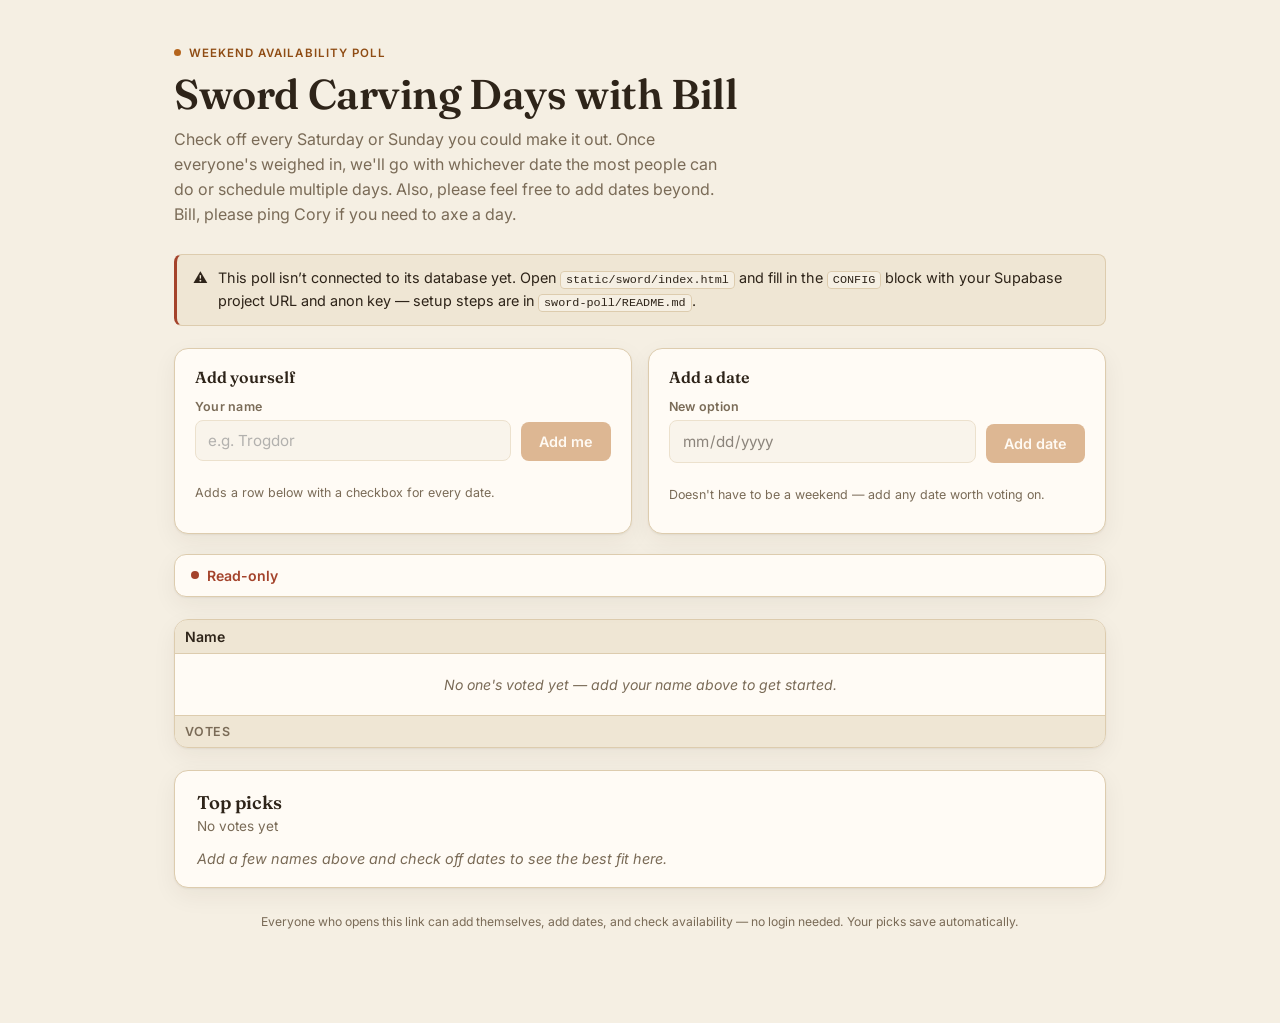
==== static/sword/index.html @ 512fc95b "Add "Sword Carving Days with Bill" availability poll at /sword/ A no-login group scheduling poll: an" ====
<!doctype html>
<html lang="en">
<head>
<meta charset="utf-8" />
<meta name="viewport" content="width=device-width, initial-scale=1" />
<title>Sword Carving Days with Bill</title>
<meta name="description" content="Weekend availability poll for sword carving days with Bill. No login needed." />
<meta name="robots" content="noindex" />
<link rel="preconnect" href="https://fonts.googleapis.com">
<link rel="preconnect" href="https://fonts.gstatic.com" crossorigin>
<link href="https://fonts.googleapis.com/css2?family=Fraunces:opsz,wght@9..144,400;9..144,500;9..144,600;9..144,700&family=Inter:wght@400;500;600;700&display=swap" rel="stylesheet">

<style id="app-style">
  :root{
    --bg: #f5efe3;
    --surface: #fffbf5;
    --surface-2: #efe6d4;
    --text: #2e2419;
    --text-muted: #7a6b57;
    --accent: #b5651d;
    --accent-strong: #8f4c14;
    --accent-soft: #e8c9a0;
    --border: #ddccae;
    --weekend-tint: #f0e5d1;
    --danger: #a4432b;
    --ok: #4f7a3a;
    --shadow: 0 1px 2px rgba(46,36,25,0.06), 0 8px 24px rgba(46,36,25,0.06);
  }

  @media (prefers-color-scheme: dark){
    :root:not([data-theme="light"]){
      --bg: #1c1712;
      --surface: #241e17;
      --surface-2: #2c241a;
      --text: #f0e6d6;
      --text-muted: #b3a189;
      --accent: #d98a3d;
      --accent-strong: #eda65e;
      --accent-soft: #4a3620;
      --border: #423624;
      --weekend-tint: #29221a;
      --danger: #e08265;
      --ok: #8fc06a;
      --shadow: 0 1px 2px rgba(0,0,0,0.3), 0 8px 24px rgba(0,0,0,0.3);
    }
  }

  :root[data-theme="dark"]{
    --bg: #1c1712;
    --surface: #241e17;
    --surface-2: #2c241a;
    --text: #f0e6d6;
    --text-muted: #b3a189;
    --accent: #d98a3d;
    --accent-strong: #eda65e;
    --accent-soft: #4a3620;
    --border: #423624;
    --weekend-tint: #29221a;
    --danger: #e08265;
    --ok: #8fc06a;
    --shadow: 0 1px 2px rgba(0,0,0,0.3), 0 8px 24px rgba(0,0,0,0.3);
  }

  *{ box-sizing: border-box; }

  body{
    margin: 0;
    background: var(--bg);
    color: var(--text);
    font-family: "Inter", system-ui, -apple-system, sans-serif;
    -webkit-font-smoothing: antialiased;
  }

  .wrap{ max-width: 980px; margin: 0 auto; padding: 40px 24px 96px; }

  header.page-head{ margin-bottom: 28px; }

  h1{
    font-family: "Fraunces", Georgia, serif;
    font-optical-sizing: auto;
    font-weight: 600;
    font-size: clamp(1.9rem, 3.4vw, 2.6rem);
    line-height: 1.1;
    margin: 0 0 10px;
    text-wrap: balance;
    letter-spacing: -0.01em;
  }

  .subtitle{ font-size: 1rem; color: var(--text-muted); max-width: 56ch; line-height: 1.55; margin: 0; }

  .eyebrow{
    display: inline-flex; align-items: center; gap: 8px;
    font-size: 0.72rem; font-weight: 600; letter-spacing: 0.09em;
    text-transform: uppercase; color: var(--accent-strong); margin-bottom: 12px;
  }
  .eyebrow::before{
    content: ""; width: 7px; height: 7px; border-radius: 50%;
    background: var(--accent); display: inline-block;
  }

  .banner{
    display: none; align-items: flex-start; gap: 10px;
    background: var(--surface-2); border: 1px solid var(--border);
    border-left: 3px solid var(--danger); color: var(--text);
    padding: 12px 16px; border-radius: 8px; font-size: 0.9rem;
    margin-bottom: 22px; line-height: 1.5;
  }
  .banner.show{ display: flex; }
  .banner code{
    font-family: ui-monospace, SFMono-Regular, Menlo, monospace;
    font-size: 0.82em; background: var(--bg); padding: 1px 5px;
    border-radius: 4px; border: 1px solid var(--border);
  }

  .cards-row{ display: grid; grid-template-columns: 1fr 1fr; gap: 16px; margin-bottom: 20px; }
  @media (max-width: 720px){ .cards-row{ grid-template-columns: 1fr; } }

  .card{
    background: var(--surface); border: 1px solid var(--border);
    border-radius: 14px; box-shadow: var(--shadow); padding: 18px 20px;
    display: flex; flex-direction: column; gap: 12px;
  }

  .card h3{ font-family: "Fraunces", Georgia, serif; font-size: 1rem; font-weight: 600; margin: 0; }

  .card .row{ display: flex; flex-wrap: wrap; align-items: flex-end; gap: 10px; }

  .field{ display: flex; flex-direction: column; gap: 6px; flex: 1 1 160px; }

  label{ font-size: 0.78rem; font-weight: 600; color: var(--text-muted); letter-spacing: 0.02em; }

  input[type="text"], input[type="date"]{
    font: inherit; font-size: 0.95rem; padding: 10px 12px; border-radius: 8px;
    border: 1px solid var(--border); background: var(--bg); color: var(--text); width: 100%;
  }
  input[type="text"]:focus-visible, input[type="date"]:focus-visible{
    outline: 2px solid var(--accent); outline-offset: 1px;
  }
  input:disabled{ opacity: 0.55; cursor: not-allowed; }

  button.primary, button.save{
    font: inherit; font-weight: 600; font-size: 0.9rem;
    background: var(--accent); color: #fffaf2; border: none;
    padding: 11px 18px; border-radius: 8px; cursor: pointer; white-space: nowrap;
    transition: background 0.15s ease, transform 0.05s ease;
  }
  button.primary:hover, button.save:hover{ background: var(--accent-strong); }
  button.primary:active, button.save:active{ transform: translateY(1px); }
  button.primary:focus-visible, button.save:focus-visible{ outline: 2px solid var(--accent-strong); outline-offset: 2px; }
  button.primary:disabled, button.save:disabled{ opacity: 0.45; cursor: not-allowed; }

  .hint{ font-size: 0.78rem; color: var(--text-muted); }
  .hint.error{ color: var(--danger); font-weight: 600; }

  /* Save bar */
  .save-bar{
    position: sticky; bottom: 0; z-index: 12;
    display: flex; align-items: center; justify-content: space-between; gap: 14px;
    background: var(--surface); border: 1px solid var(--border);
    border-radius: 12px; box-shadow: var(--shadow);
    padding: 12px 16px; margin-bottom: 22px;
  }
  .save-state{ font-size: 0.88rem; font-weight: 600; display: flex; align-items: center; gap: 8px; }
  .save-state .dot{ width: 8px; height: 8px; border-radius: 50%; background: var(--ok); flex: 0 0 auto; }
  .save-state.dirty .dot{ background: var(--accent); }
  .save-state.busy .dot{ background: var(--text-muted); }
  .save-state .sub{ font-weight: 500; color: var(--text-muted); font-size: 0.82rem; }

  /* Table */
  .table-shell{
    background: var(--surface); border: 1px solid var(--border);
    border-radius: 14px; box-shadow: var(--shadow); overflow: hidden; margin-bottom: 22px;
  }
  .table-scroll{ overflow-x: auto; overflow-y: visible; }

  table{ border-collapse: separate; border-spacing: 0; width: 100%; font-size: 0.88rem; }

  th, td{ padding: 8px 10px; text-align: center; border-bottom: 1px solid var(--border); white-space: nowrap; }

  thead th{
    background: var(--surface-2); font-weight: 600; color: var(--text);
    position: sticky; top: 0; z-index: 2; vertical-align: middle;
  }

  .date-head{
    display: flex; flex-direction: column; align-items: center; gap: 2px;
    position: relative; padding-top: 14px;
  }
  .date-head .dow{
    font-size: 0.68rem; color: var(--text-muted); font-weight: 500;
    text-transform: uppercase; letter-spacing: 0.04em;
  }
  .date-head .date-label{ font-size: 0.82rem; font-weight: 600; }

  .remove-date-btn{
    position: absolute; top: -6px; right: -4px; width: 17px; height: 17px;
    border-radius: 5px; border: 1px solid transparent; background: transparent;
    color: var(--text-muted); font-size: 0.72rem; line-height: 1; cursor: pointer;
    display: inline-flex; align-items: center; justify-content: center;
  }
  .remove-date-btn:hover{ background: var(--surface); border-color: var(--border); color: var(--danger); }
  .remove-date-btn.confirming{
    background: var(--danger); color: #fff; border-color: var(--danger);
    font-size: 0.58rem; font-weight: 700; width: auto; padding: 0 5px; white-space: nowrap;
  }

  th.weekend, td.weekend{ background: var(--weekend-tint); }
  thead th.weekend{ background: var(--surface-2); }

  th.name-col, td.name-col{
    position: sticky; left: 0; z-index: 1; background: var(--surface);
    text-align: left; min-width: 160px; box-shadow: 1px 0 0 var(--border);
  }
  thead th.name-col{ z-index: 3; background: var(--surface-2); }

  .name-cell{ display: flex; align-items: center; justify-content: space-between; gap: 8px; }
  .name-text{ font-weight: 600; overflow: hidden; text-overflow: ellipsis; }

  .remove-btn{
    flex: 0 0 auto; width: 22px; height: 22px; border-radius: 6px;
    border: 1px solid transparent; background: transparent; color: var(--text-muted);
    font-size: 0.95rem; line-height: 1; cursor: pointer;
    display: inline-flex; align-items: center; justify-content: center;
  }
  .remove-btn:hover{ background: var(--surface-2); border-color: var(--border); color: var(--danger); }
  .remove-btn.confirming{
    background: var(--danger); color: #fff; border-color: var(--danger);
    font-size: 0.62rem; font-weight: 700; width: auto; padding: 0 8px;
  }
  .remove-btn.hidden-btn{ visibility: hidden; }

  input[type="checkbox"]{ width: 19px; height: 19px; accent-color: var(--accent); cursor: pointer; }

  tbody tr:last-child td{ border-bottom: none; }

  .empty-row td{
    color: var(--text-muted); font-style: italic; padding: 22px 12px;
    text-align: center; white-space: normal;
  }

  tfoot td{
    border-bottom: none; border-top: 1px solid var(--border);
    background: var(--surface-2); font-weight: 600; color: var(--accent-strong);
    font-variant-numeric: tabular-nums;
  }
  tfoot td.name-col{
    background: var(--surface-2); color: var(--text-muted); font-weight: 600;
    font-size: 0.78rem; text-transform: uppercase; letter-spacing: 0.04em;
  }

  /* Summary */
  .summary{
    background: var(--surface); border: 1px solid var(--border);
    border-radius: 14px; box-shadow: var(--shadow); padding: 20px 22px;
  }
  .summary h2{ font-family: "Fraunces", Georgia, serif; font-size: 1.15rem; font-weight: 600; margin: 0 0 4px; }
  .summary .count-line{ font-size: 0.85rem; color: var(--text-muted); margin: 0 0 16px; }

  .rank-list{ list-style: none; margin: 0; padding: 0; display: flex; flex-direction: column; gap: 10px; }
  .rank-row{ display: grid; grid-template-columns: 26px 1fr auto; align-items: center; gap: 10px; }
  .rank-num{ font-family: "Fraunces", Georgia, serif; font-weight: 600; color: var(--text-muted); font-size: 0.95rem; }
  .rank-row.top .rank-num{ color: var(--accent-strong); }

  .rank-bar-track{
    background: var(--surface-2); border-radius: 6px; height: 26px;
    position: relative; overflow: hidden; display: flex; align-items: center;
  }
  .rank-bar-fill{ position: absolute; left: 0; top: 0; bottom: 0; background: var(--accent-soft); border-radius: 6px; }
  .rank-row.top .rank-bar-fill{ background: var(--accent); }
  .rank-label{ position: relative; padding: 0 10px; font-size: 0.85rem; font-weight: 600; color: var(--text); z-index: 1; }
  .rank-row.top .rank-label{ color: #fffaf2; }

  .rank-count{
    font-size: 0.82rem; font-weight: 600; color: var(--text-muted);
    font-variant-numeric: tabular-nums; min-width: 64px; text-align: right;
  }

  .summary-empty{ color: var(--text-muted); font-size: 0.9rem; font-style: italic; }

  footer.credit{ text-align: center; font-size: 0.76rem; color: var(--text-muted); margin-top: 26px; }

  .toast{
    position: fixed; left: 50%; bottom: 24px; transform: translate(-50%, 12px);
    background: var(--text); color: var(--bg); padding: 11px 18px; border-radius: 10px;
    font-size: 0.85rem; font-weight: 500; box-shadow: var(--shadow);
    opacity: 0; pointer-events: none; transition: opacity 0.2s ease, transform 0.2s ease;
    z-index: 30; max-width: min(92vw, 520px); text-align: center; line-height: 1.45;
  }
  .toast.show{ opacity: 1; transform: translate(-50%, 0); }

  @media (prefers-reduced-motion: reduce){ .toast{ transition: none; } }
</style>

<style>
  /* ---- Additions for the Supabase-backed build ---------------------- */

  /* Save-state bar: now a status readout, not a Save button. */
  .save-bar{ justify-content: space-between; }
  .save-state.ok   .dot{ background: var(--ok); }
  .save-state.busy .dot{ background: var(--accent); animation: pulse 1s ease-in-out infinite; }
  .save-state.err  .dot{ background: var(--danger); }
  .save-state.err  { color: var(--danger); }

  @keyframes pulse{ 0%,100%{ opacity: 1; } 50%{ opacity: 0.35; } }
  @media (prefers-reduced-motion: reduce){ .save-state.busy .dot{ animation: none; } }

  button.retry{
    font: inherit; font-weight: 600; font-size: 0.82rem;
    background: var(--danger); color: #fff; border: none;
    padding: 8px 14px; border-radius: 8px; cursor: pointer; white-space: nowrap;
  }
  button.retry:focus-visible{ outline: 2px solid var(--text); outline-offset: 2px; }
  button.retry[hidden]{ display: none; }

  /* Full error detail (HTTP status + Supabase message) stays on screen. */
  .err-detail{
    display: none; margin: -12px 0 22px; padding: 12px 16px;
    background: var(--surface-2); border: 1px solid var(--border);
    border-left: 3px solid var(--danger); border-radius: 8px;
    font-size: 0.82rem; line-height: 1.5; color: var(--text);
    font-family: ui-monospace, SFMono-Regular, Menlo, monospace;
    white-space: pre-wrap; word-break: break-word;
  }
  .err-detail.show{ display: block; }

  /* Rows you don't own render inert. */
  input[type="checkbox"]:disabled{ cursor: not-allowed; opacity: 0.4; }

  .you-tag{
    flex: 0 0 auto; font-size: 0.6rem; font-weight: 700; letter-spacing: 0.06em;
    text-transform: uppercase; color: var(--accent-strong);
    border: 1px solid var(--accent-soft); background: var(--accent-soft);
    border-radius: 999px; padding: 2px 6px;
  }
  :root[data-theme="dark"] .you-tag, :root:not([data-theme="light"]) .you-tag{ color: var(--accent-strong); }

  tbody tr.mine th.name-col{ box-shadow: 1px 0 0 var(--border), inset 3px 0 0 var(--accent); }

  .loading-row td{ color: var(--text-muted); font-style: italic; padding: 22px 12px; text-align: center; white-space: normal; }
</style>
</head>
<body>

<div class="wrap">

  <header class="page-head">
    <div class="eyebrow">Weekend availability poll</div>
    <h1>Sword Carving Days with Bill</h1>
    <p class="subtitle">Check off every Saturday or Sunday you could make it out. Once everyone's weighed in, we'll go with whichever date the most people can do or schedule multiple days. Also, please feel free to add dates beyond. Bill, please ping Cory if you need to axe a day.</p>
  </header>

  <div class="banner" id="readonlyBanner">
    <span>&#9888;&#65039;</span>
    <span id="readonlyText">This view can't save changes.</span>
  </div>

  <div class="cards-row">
    <div class="card">
      <h3>Add yourself</h3>
      <div class="row">
        <div class="field">
          <label for="nameInput">Your name</label>
          <input type="text" id="nameInput" placeholder="e.g. Trogdor" maxlength="40" autocomplete="off" />
        </div>
        <button class="primary" id="joinBtn" type="button">Add me</button>
      </div>
      <p class="hint" id="nameHint">Adds a row below with a checkbox for every date.</p>
    </div>

    <div class="card">
      <h3>Add a date</h3>
      <div class="row">
        <div class="field">
          <label for="dateInput">New option</label>
          <input type="date" id="dateInput" />
        </div>
        <button class="primary" id="addDateBtn" type="button">Add date</button>
      </div>
      <p class="hint" id="dateHint">Doesn't have to be a weekend &mdash; add any date worth voting on.</p>
    </div>
  </div>

  <div class="save-bar">
    <span class="save-state ok" id="saveState">
      <span class="dot"></span><span id="saveStateText">Loading&hellip;</span>
    </span>
    <button class="retry" id="retryBtn" type="button" hidden>Retry</button>
  </div>

  <div class="err-detail" id="errDetail" role="alert"></div>

  <div class="table-shell">
    <div class="table-scroll">
      <table id="pollTable">
        <thead>
          <tr id="dateHeaderRow"></tr>
        </thead>
        <tbody id="pollBody"></tbody>
        <tfoot>
          <tr id="footRow"></tr>
        </tfoot>
      </table>
    </div>
  </div>

  <div class="summary">
    <h2>Top picks</h2>
    <p class="count-line" id="countLine">No votes yet</p>
    <ul class="rank-list" id="rankList"></ul>
  </div>

  <footer class="credit">Everyone who opens this link can add themselves, add dates, and check availability &mdash; no login needed. Your picks save automatically.</footer>

</div>

<div class="toast" id="toast" role="status" aria-live="polite"></div>

<script>
(function(){
  'use strict';

  // ==================================================================
  // CONFIG — paste your two Supabase values here.
  //
  //   Supabase dashboard -> Project Settings -> API
  //     SUPABASE_URL       = "Project URL"      (https://xxxx.supabase.co)
  //     SUPABASE_ANON_KEY  = "anon" / "public" key
  //
  // The anon key is PUBLIC by design and is meant to be committed. Row
  // Level Security (see sword-poll/schema.sql) is what protects the data.
  // NEVER paste the service_role key here — that one bypasses everything.
  // ==================================================================
  var CONFIG = {
    SUPABASE_URL:      'PASTE_YOUR_SUPABASE_URL_HERE',
    SUPABASE_ANON_KEY: 'PASTE_YOUR_SUPABASE_ANON_KEY_HERE',
    POLL_ID:           'sword-carving',

    // Edits and deletes are gated on a secret token. Two ways to send it:
    //
    //   false -> send it as an `x-editor-token` request header, checked by
    //            an RLS policy. This is the primary design.
    //   true  -> call the set_votes / remove_participant SQL functions
    //            instead, passing the token as an argument.
    //
    // Flip to true if writes fail with a CORS error naming the
    // x-editor-token header. schema.sql creates both paths.
    USE_RPC: false,

    REFRESH_MS: 15000,
    DEBOUNCE_MS: 400
  };

  // ==================================================================
  // Date helpers.
  //
  // new Date('2026-08-22') parses as UTC and renders as the previous day
  // in negative-offset timezones (i.e. all of North America). Always split
  // on '-' and build a local date. Do not "simplify" this away.
  // ==================================================================
  var DOW = ['Sun','Mon','Tue','Wed','Thu','Fri','Sat'];
  var MONTHS = ['Jan','Feb','Mar','Apr','May','Jun','Jul','Aug','Sep','Oct','Nov','Dec'];

  function parseLocalDate(s){ var p = s.split('-').map(Number); return new Date(p[0], p[1]-1, p[2]); }
  function dowAbbrev(s){ return DOW[parseLocalDate(s).getDay()]; }
  function monthDay(s){ var d = parseLocalDate(s); return MONTHS[d.getMonth()] + ' ' + d.getDate(); }
  function formatLabel(s){ return dowAbbrev(s) + ' ' + monthDay(s); }
  function isWeekend(s){ var g = parseLocalDate(s).getDay(); return g === 0 || g === 6; }
  function isDateStr(s){ return typeof s === 'string' && /^\d{4}-\d{2}-\d{2}$/.test(s); }

  function uid(){
    if(window.crypto && crypto.randomUUID) return crypto.randomUUID();
    return 'xxxxxxxx-xxxx-4xxx-yxxx-xxxxxxxxxxxx'.replace(/[xy]/g, function(c){
      var r = Math.random() * 16 | 0;
      return (c === 'x' ? r : ((r & 0x3) | 0x8)).toString(16);
    });
  }
  function esc(s){
    return String(s).replace(/&/g,'&amp;').replace(/</g,'&lt;').replace(/>/g,'&gt;').replace(/"/g,'&quot;');
  }
  function sel(s){
    return (window.CSS && CSS.escape) ? CSS.escape(s) : String(s).replace(/["\\]/g, '\\$&');
  }

  // ------------------------------------------------------------------
  // DOM
  // ------------------------------------------------------------------
  var dateHeaderRow  = document.getElementById('dateHeaderRow');
  var body           = document.getElementById('pollBody');
  var table          = document.getElementById('pollTable');
  var nameInput      = document.getElementById('nameInput');
  var joinBtn        = document.getElementById('joinBtn');
  var nameHint       = document.getElementById('nameHint');
  var dateInput      = document.getElementById('dateInput');
  var addDateBtn     = document.getElementById('addDateBtn');
  var dateHint       = document.getElementById('dateHint');
  var footRow        = document.getElementById('footRow');
  var countLine      = document.getElementById('countLine');
  var rankList       = document.getElementById('rankList');
  var readonlyBanner = document.getElementById('readonlyBanner');
  var readonlyText   = document.getElementById('readonlyText');
  var toastEl        = document.getElementById('toast');
  var saveState      = document.getElementById('saveState');
  var saveStateText  = document.getElementById('saveStateText');
  var retryBtn       = document.getElementById('retryBtn');
  var errDetail      = document.getElementById('errDetail');

  // ------------------------------------------------------------------
  // State
  // ------------------------------------------------------------------
  var state = { dates: [], participants: [] };   // participants: {id, name, votes[]}
  var isReadOnly = false;
  var loaded = false;

  var inflight = 0;          // writes currently awaiting a response
  var lastFailed = null;     // retry closure for the most recent failure
  var voteTimers = {};       // participant id -> debounce timer
  var votePending = {};      // participant id -> unsaved local edits (shielded from refresh)
  var datesPending = false;  // a poll.dates write is unsaved or in flight
  var refreshFails = 0;

  // ---- ownership: id -> editor_token, for rows this browser created ----
  // The server never sends editor_token back (schema.sql revokes SELECT on
  // that column), so this map is the only record of what you own. Clearing
  // browser data loses edit rights; you can always add a fresh row.
  var OWN_KEY = 'swordPollTokens.v1';
  function getTokens(){
    try{ return JSON.parse(localStorage.getItem(OWN_KEY)) || {}; }catch(e){ return {}; }
  }
  function tokenFor(id){ return getTokens()[id] || null; }
  function ownsRow(id){ return !!tokenFor(id); }
  function rememberToken(id, tok){
    try{ var m = getTokens(); m[id] = tok; localStorage.setItem(OWN_KEY, JSON.stringify(m)); }catch(e){}
  }
  function forgetToken(id){
    try{ var m = getTokens(); delete m[id]; localStorage.setItem(OWN_KEY, JSON.stringify(m)); }catch(e){}
  }

  // ------------------------------------------------------------------
  // Status indicator. Success is only ever reported after a 2xx —
  // never optimistically.
  // ------------------------------------------------------------------
  function setSave(kind, text){
    saveState.className = 'save-state ' + kind;
    saveStateText.textContent = text;
    retryBtn.hidden = (kind !== 'err') || !lastFailed;
  }
  function clearError(){
    errDetail.classList.remove('show');
    errDetail.textContent = '';
    lastFailed = null;
    retryBtn.hidden = true;
  }
  function showError(err, retryFn){
    lastFailed = retryFn || null;
    errDetail.textContent = (err && err.message) ? err.message : String(err);
    errDetail.classList.add('show');
    setSave('err', lastFailed ? 'Couldn\u2019t save \u2014 retry' : 'Couldn\u2019t save');
  }
  retryBtn.addEventListener('click', function(){
    if(!lastFailed) return;
    var fn = lastFailed;
    lastFailed = null;
    retryBtn.hidden = true;
    fn();
  });

  function toast(msg){
    toastEl.textContent = msg;
    toastEl.classList.add('show');
    clearTimeout(toastEl._t);
    toastEl._t = setTimeout(function(){ toastEl.classList.remove('show'); }, 6000);
  }

  function setReadOnly(message){
    isReadOnly = true;
    readonlyText.innerHTML = message;
    readonlyBanner.classList.add('show');
    nameInput.disabled = true;
    joinBtn.disabled = true;
    dateInput.disabled = true;
    addDateBtn.disabled = true;
    lastFailed = null;
    setSave('err', 'Read-only');
    render();
  }

  // Wrap every write: shows Saving..., then Saved on 2xx, or the real
  // error (HTTP status + Supabase's own message) on failure.
  function run(fn){
    inflight++;
    setSave('busy', 'Saving\u2026');
    return Promise.resolve().then(fn).then(function(){
      inflight--;
      if(inflight === 0){ clearError(); setSave('ok', 'Saved'); }
    }, function(err){
      inflight--;
      showError(err, function(){ return run(fn); });
    });
  }

  // ------------------------------------------------------------------
  // API — PostgREST directly, no client library.
  // ------------------------------------------------------------------
  var configured =
    CONFIG.SUPABASE_URL.indexOf('PASTE_') !== 0 &&
    CONFIG.SUPABASE_ANON_KEY.indexOf('PASTE_') !== 0;

  function api(path, opts){
    opts = opts || {};
    var headers = {
      apikey: CONFIG.SUPABASE_ANON_KEY,
      Authorization: 'Bearer ' + CONFIG.SUPABASE_ANON_KEY
    };
    if(opts.body !== undefined) headers['Content-Type'] = 'application/json';
    if(opts.prefer) headers['Prefer'] = opts.prefer;
    if(opts.editorToken) headers['x-editor-token'] = opts.editorToken;

    return fetch(CONFIG.SUPABASE_URL + '/rest/v1/' + path, {
      method: opts.method || 'GET',
      headers: headers,
      body: opts.body !== undefined ? JSON.stringify(opts.body) : undefined
    }).catch(function(e){
      var err = new Error(
        'Network error \u2014 ' + ((e && e.message) || e) + '\n' +
        'If this says "Failed to fetch": check the Supabase URL is right, that ' +
        'you are online, and that no extension is blocking the request.'
      );
      err.status = 0;
      throw err;
    }).then(function(res){
      return res.text().then(function(text){
        var data = null;
        if(text){ try{ data = JSON.parse(text); }catch(e){ data = text; } }
        if(!res.ok){
          var msg = (data && (data.message || data.hint || data.details)) ||
                    (typeof data === 'string' && text ? text : '') || res.statusText;
          var extra = (data && data.details && data.message) ? '\n' + data.details : '';
          var err = new Error('HTTP ' + res.status + ' \u2014 ' + msg + extra);
          err.status = res.status;
          err.payload = data;
          throw err;
        }
        return data;
      });
    });
  }

  // A write blocked by RLS comes back 200 with an empty array, NOT an
  // error. Silently ignoring that is the exact failure this rebuild
  // exists to avoid, so every gated write asserts a row came back.
  function assertChanged(rows, what){
    if(Array.isArray(rows) && rows.length > 0) return;
    var err = new Error(
      'The database accepted the request but changed 0 rows (' + what + ').\n' +
      'A Row Level Security policy rejected it \u2014 usually this browser no ' +
      'longer holds the edit token for that row.'
    );
    err.status = 403;
    throw err;
  }

  function noToken(){
    var err = new Error(
      'This browser does not hold the edit token for that row, so it cannot ' +
      'change it. Add yourself again as a new row.'
    );
    err.status = 403;
    return err;
  }

  var POLL = encodeURIComponent(CONFIG.POLL_ID);

  function loadPoll(){
    return api('polls?id=eq.' + POLL + '&select=dates').then(function(rows){
      if(!Array.isArray(rows) || rows.length === 0){
        var err = new Error(
          'No poll row with id "' + CONFIG.POLL_ID + '" exists.\n' +
          'Run sword-poll/schema.sql in the Supabase SQL editor first.'
        );
        err.status = 404;
        throw err;
      }
      return (rows[0].dates || []).filter(isDateStr).slice().sort();
    });
  }

  function loadParticipants(){
    return api('participants?poll_id=eq.' + POLL +
               '&select=id,name,votes&order=created_at').then(function(rows){
      return (Array.isArray(rows) ? rows : []).map(function(r){
        return { id: r.id, name: r.name, votes: (r.votes || []).filter(isDateStr) };
      });
    });
  }

  function writeDates(dates){
    return api('polls?id=eq.' + POLL + '&select=dates', {
      method: 'PATCH',
      body: { dates: dates, updated_at: new Date().toISOString() },
      prefer: 'return=representation'
    }).then(function(rows){ assertChanged(rows, 'updating the date list'); });
  }

  function writeVotes(p){
    var tok = tokenFor(p.id);
    if(!tok) return Promise.reject(noToken());
    if(CONFIG.USE_RPC){
      return api('rpc/set_votes', {
        method: 'POST',
        body: { p_id: p.id, p_token: tok, p_votes: p.votes }
      }).then(function(ok){ assertChanged(ok === true ? [1] : [], 'saving votes'); });
    }
    return api('participants?id=eq.' + encodeURIComponent(p.id) + '&select=id', {
      method: 'PATCH',
      body: { votes: p.votes },
      prefer: 'return=representation',
      editorToken: tok
    }).then(function(rows){ assertChanged(rows, 'saving votes'); });
  }

  function writeRemove(id){
    var tok = tokenFor(id);
    if(!tok) return Promise.reject(noToken());
    if(CONFIG.USE_RPC){
      return api('rpc/remove_participant', {
        method: 'POST',
        body: { p_id: id, p_token: tok }
      }).then(function(ok){ assertChanged(ok === true ? [1] : [], 'removing the row'); });
    }
    return api('participants?id=eq.' + encodeURIComponent(id) + '&select=id', {
      method: 'DELETE',
      prefer: 'return=representation',
      editorToken: tok
    }).then(function(rows){ assertChanged(rows, 'removing the row'); });
  }

  function writeInsert(name, token){
    return api('participants?select=id,name,votes', {
      method: 'POST',
      body: { poll_id: CONFIG.POLL_ID, name: name, votes: [], editor_token: token },
      prefer: 'return=representation'
    }).then(function(rows){
      assertChanged(rows, 'adding your row');
      var r = rows[0];
      return { id: r.id, name: r.name, votes: (r.votes || []).filter(isDateStr) };
    });
  }

  // ------------------------------------------------------------------
  // Rendering — pure functions of `state`
  // ------------------------------------------------------------------
  function render(){ renderHeader(); renderBody(); renderFooterAndSummary(); }

  function renderHeader(){
    var html = '<th class="name-col">Name</th>';
    state.dates.forEach(function(d){
      html += '<th class="' + (isWeekend(d) ? 'weekend' : '') + '" data-date="' + d + '">' +
        '<div class="date-head">' +
          (isReadOnly ? '' :
            '<button class="remove-date-btn" type="button" data-date="' + d +
            '" aria-label="Remove ' + esc(formatLabel(d)) + '">×</button>') +
          '<span class="dow">' + dowAbbrev(d) + '</span>' +
          '<span class="date-label">' + monthDay(d) + '</span>' +
        '</div></th>';
    });
    dateHeaderRow.innerHTML = html;
  }

  function placeholderRow(cls, text){
    var tr = document.createElement('tr');
    tr.className = cls;
    var td = document.createElement('td');
    td.setAttribute('colspan', String(state.dates.length + 1));
    td.textContent = text;
    tr.appendChild(td);
    return tr;
  }

  function renderBody(){
    body.innerHTML = '';

    if(!loaded){
      body.appendChild(placeholderRow('loading-row', 'Loading the poll…'));
      return;
    }
    if(state.participants.length === 0){
      body.appendChild(placeholderRow(
        'empty-row', "No one's voted yet — add your name above to get started."));
      return;
    }

    state.participants.forEach(function(p){
      var mine = ownsRow(p.id);

      var tr = document.createElement('tr');
      tr.setAttribute('data-id', p.id);
      if(mine) tr.classList.add('mine');

      var nameTd = document.createElement('th');
      nameTd.setAttribute('scope', 'row');
      nameTd.className = 'name-col';
      nameTd.innerHTML =
        '<div class="name-cell">' +
          '<span class="name-text"></span>' +
          (mine ? '<span class="you-tag">You</span>' : '') +
          '<button class="remove-btn' + (mine ? '' : ' hidden-btn') + '" type="button" data-id="' +
            esc(p.id) + '" aria-label="Remove ' + esc(p.name) + '"' +
            (mine ? '' : ' tabindex="-1" aria-hidden="true"') + '>×</button>' +
        '</div>';
      nameTd.querySelector('.name-text').textContent = p.name;
      tr.appendChild(nameTd);

      state.dates.forEach(function(d){
        var td = document.createElement('td');
        if(isWeekend(d)) td.classList.add('weekend');
        var cb = document.createElement('input');
        cb.type = 'checkbox';
        cb.setAttribute('data-date', d);
        cb.checked = p.votes.indexOf(d) !== -1;
        // Only your own row is editable (enforced server-side too).
        cb.disabled = !mine || isReadOnly;
        cb.setAttribute('aria-label', p.name + ' — ' + formatLabel(d));
        if(cb.disabled) cb.title = 'Only ' + p.name + ' can change this row.';
        td.appendChild(cb);
        tr.appendChild(td);
      });

      body.appendChild(tr);
    });
  }

  function renderFooterAndSummary(){
    var total = state.participants.length;
    var html = '<td class="name-col">Votes</td>';
    var counts = state.dates.map(function(d){
      var n = state.participants.reduce(function(a,p){
        return a + (p.votes.indexOf(d) !== -1 ? 1 : 0);
      }, 0);
      html += '<td class="' + (isWeekend(d) ? 'weekend' : '') + '" data-date="' + d + '">' + n + '</td>';
      return { date: d, count: n };
    });
    footRow.innerHTML = html;

    if(total === 0){
      countLine.textContent = 'No votes yet';
      rankList.innerHTML =
        '<li class="summary-empty">Add a few names above and check off dates to see the best fit here.</li>';
      return;
    }

    countLine.textContent = total + (total === 1 ? ' person has' : ' people have') + ' voted';

    var maxCount = counts.length ? Math.max.apply(null, counts.map(function(c){ return c.count; })) : 0;
    var ranked = counts.filter(function(c){ return c.count > 0; })
      .sort(function(a,b){ return b.count - a.count; }).slice(0, 6);

    if(ranked.length === 0){
      rankList.innerHTML = '<li class="summary-empty">No one has checked a date yet.</li>';
      return;
    }

    rankList.innerHTML = '';
    ranked.forEach(function(c, i){
      var li = document.createElement('li');
      li.className = 'rank-row' + (c.count === maxCount ? ' top' : '');
      var pct = maxCount > 0 ? Math.round((c.count / maxCount) * 100) : 0;
      li.innerHTML =
        '<span class="rank-num">' + (i+1) + '</span>' +
        '<span class="rank-bar-track"><span class="rank-bar-fill" style="width:' + pct + '%"></span>' +
        '<span class="rank-label">' + esc(formatLabel(c.date)) + '</span></span>' +
        '<span class="rank-count">' + c.count + ' of ' + total + '</span>';
      rankList.appendChild(li);
    });
  }

  // Re-rendering rebuilds every checkbox, which would drop keyboard focus
  // mid-interaction. Capture and restore it around a render.
  function captureFocus(){
    var af = document.activeElement;
    if(!af || af.type !== 'checkbox') return null;
    var tr = af.closest ? af.closest('tr[data-id]') : null;
    if(!tr) return null;
    return { id: tr.getAttribute('data-id'), date: af.getAttribute('data-date') };
  }
  function restoreFocus(f){
    if(!f) return;
    var el = body.querySelector(
      'tr[data-id="' + sel(f.id) + '"] input[data-date="' + sel(f.date) + '"]');
    if(el) el.focus();
  }
  function renderKeepingFocus(){
    var f = captureFocus();
    render();
    restoreFocus(f);
  }

  function showHint(el, text, isError){
    el.textContent = text;
    el.classList.toggle('error', !!isError);
  }

  function armConfirm(btn, label){
    btn.classList.add('confirming');
    var original = btn.textContent;
    btn.textContent = label || 'Sure?';
    setTimeout(function(){
      if(btn.isConnected && btn.classList.contains('confirming')){
        btn.classList.remove('confirming');
        btn.textContent = original;
      }
    }, 3000);
  }

  function findParticipant(id){
    for(var i = 0; i < state.participants.length; i++){
      if(state.participants[i].id === id) return state.participants[i];
    }
    return null;
  }

  // ------------------------------------------------------------------
  // Actions
  // ------------------------------------------------------------------

  // Add yourself — saves immediately; the row only appears once the
  // insert comes back, so the UI never claims a save that didn't happen.
  function attemptJoin(){
    if(isReadOnly) return;
    var name = (nameInput.value || '').trim();
    if(!name){ nameInput.focus(); return; }
    if(state.participants.some(function(p){ return p.name.toLowerCase() === name.toLowerCase(); })){
      showHint(nameHint, 'That name is already on the list.', true);
      return;
    }

    var token = uid();
    joinBtn.disabled = true;
    showHint(nameHint, 'Adding…', false);

    run(function(){
      return writeInsert(name, token).then(function(row){
        rememberToken(row.id, token);
        if(!findParticipant(row.id)) state.participants.push(row);
        nameInput.value = '';
        showHint(nameHint, 'You’re in — check your dates below. They save as you click.', false);
        renderKeepingFocus();
      });
    }).then(function(){
      joinBtn.disabled = isReadOnly;
      if(lastFailed) showHint(nameHint, 'Couldn’t add you — see the error above.', true);
    });
  }

  joinBtn.addEventListener('click', attemptJoin);
  nameInput.addEventListener('keydown', function(e){
    if(e.key === 'Enter'){ e.preventDefault(); attemptJoin(); }
  });

  // Add a date — re-reads the poll first so two people adding at once
  // don't clobber each other's addition.
  function attemptAddDate(){
    if(isReadOnly) return;
    var val = dateInput.value;
    if(!val || !isDateStr(val)){ dateInput.focus(); return; }
    if(state.dates.indexOf(val) !== -1){
      showHint(dateHint, 'That date is already an option.', true);
      return;
    }

    addDateBtn.disabled = true;
    datesPending = true;

    run(function(){
      return loadPoll().then(function(remote){
        if(remote.indexOf(val) === -1) remote.push(val);
        remote.sort();
        return writeDates(remote).then(function(){
          state.dates = remote;
          datesPending = false;
          dateInput.value = '';
          showHint(dateHint, 'Added ' + formatLabel(val) + '.', false);
          renderKeepingFocus();
        });
      });
    }).then(function(){
      addDateBtn.disabled = isReadOnly;
      if(lastFailed) showHint(dateHint, 'Couldn’t add that date — see the error above.', true);
    });
  }

  addDateBtn.addEventListener('click', attemptAddDate);
  dateInput.addEventListener('keydown', function(e){
    if(e.key === 'Enter'){ e.preventDefault(); attemptAddDate(); }
  });

  // Toggle a vote — debounced per participant.
  body.addEventListener('change', function(e){
    if(isReadOnly || !e.target || e.target.type !== 'checkbox') return;
    var tr = e.target.closest('tr[data-id]');
    if(!tr) return;
    var id = tr.getAttribute('data-id');
    if(!ownsRow(id)){ e.target.checked = !e.target.checked; return; }

    var p = findParticipant(id);
    if(!p) return;

    var date = e.target.getAttribute('data-date');
    var idx = p.votes.indexOf(date);
    if(e.target.checked && idx === -1) p.votes.push(date);
    if(!e.target.checked && idx !== -1) p.votes.splice(idx, 1);

    renderFooterAndSummary();

    votePending[id] = true;
    setSave('busy', 'Saving…');
    clearTimeout(voteTimers[id]);
    voteTimers[id] = setTimeout(function(){
      delete voteTimers[id];
      var snapshot = p.votes.slice();
      run(function(){
        return writeVotes({ id: id, votes: snapshot }).then(function(){
          // Only release the refresh shield if nothing changed since.
          if(!voteTimers[id] &&
             JSON.stringify(snapshot.slice().sort()) ===
             JSON.stringify((findParticipant(id) || p).votes.slice().sort())){
            delete votePending[id];
          }
        });
      });
    }, CONFIG.DEBOUNCE_MS);
  });

  // Remove your own row — two-click confirm, saves immediately.
  body.addEventListener('click', function(e){
    var btn = e.target.closest('.remove-btn');
    if(!btn || isReadOnly) return;
    var id = btn.getAttribute('data-id');
    if(!ownsRow(id)) return;

    if(!btn.classList.contains('confirming')){ armConfirm(btn, 'Remove?'); return; }

    clearTimeout(voteTimers[id]);
    delete voteTimers[id];
    btn.disabled = true;

    run(function(){
      return writeRemove(id).then(function(){
        forgetToken(id);
        delete votePending[id];
        state.participants = state.participants.filter(function(p){ return p.id !== id; });
        renderKeepingFocus();
      });
    });
  });

  // Remove a date — open to everyone (the group agreed), two-click confirm.
  dateHeaderRow.addEventListener('click', function(e){
    var btn = e.target.closest('.remove-date-btn');
    if(!btn || isReadOnly) return;
    var date = btn.getAttribute('data-date');

    if(!btn.classList.contains('confirming')){ armConfirm(btn, 'Remove?'); return; }

    btn.disabled = true;
    datesPending = true;

    run(function(){
      return loadPoll().then(function(remote){
        var next = remote.filter(function(d){ return d !== date; });
        return writeDates(next).then(function(){
          state.dates = next;
          datesPending = false;
          // Votes for a dropped date stay in each row until that person
          // next saves; the column is gone, so they no longer count.
          state.participants.forEach(function(p){
            p.votes = p.votes.filter(function(d){ return d !== date; });
          });
          renderKeepingFocus();
        });
      });
    });
  });

  // ------------------------------------------------------------------
  // Refresh — pull everyone else's changes without clobbering anything
  // the local user is mid-way through.
  // ------------------------------------------------------------------
  function mergeRemote(dates, participants){
    if(!datesPending) state.dates = dates;

    var localById = {};
    state.participants.forEach(function(p){ localById[p.id] = p; });

    state.participants = participants.map(function(remote){
      var local = localById[remote.id];
      // Unsaved or in-flight local edits win until they land.
      if(local && (votePending[remote.id] || voteTimers[remote.id])){
        return local;
      }
      return remote;
    });
  }

  function sameShape(dates, participants){
    if(dates.length !== state.dates.length) return false;
    for(var i = 0; i < dates.length; i++){ if(dates[i] !== state.dates[i]) return false; }
    if(participants.length !== state.participants.length) return false;
    for(var j = 0; j < participants.length; j++){
      var a = participants[j], b = state.participants[j];
      if(a.id !== b.id || a.name !== b.name) return false;
      if(a.votes.length !== b.votes.length) return false;
      var av = a.votes.slice().sort(), bv = b.votes.slice().sort();
      for(var k = 0; k < av.length; k++){ if(av[k] !== bv[k]) return false; }
    }
    return true;
  }

  function refresh(){
    if(!configured || isReadOnly) return Promise.resolve();
    // Don't race our own writes.
    if(inflight > 0) return Promise.resolve();

    return Promise.all([loadPoll(), loadParticipants()]).then(function(res){
      refreshFails = 0;
      var dates = res[0], participants = res[1];
      if(loaded && sameShape(dates, participants)) return;
      mergeRemote(dates, participants);
      loaded = true;
      renderKeepingFocus();
    }, function(err){
      refreshFails++;
      // One blip is noise; a persistent problem is worth showing — but
      // never stomp on a save error the user still needs to see.
      if(refreshFails >= 2 && !lastFailed){
        showError(new Error('Couldn’t refresh the poll.\n' + err.message), function(){
          refreshFails = 0;
          clearError();
          setSave('busy', 'Refreshing…');
          return refresh().then(function(){
            if(!lastFailed) setSave('ok', loaded ? 'Up to date' : 'Loaded');
          });
        });
        setSave('err', 'Couldn’t refresh — retry');
      }
      if(!loaded) throw err;
    });
  }

  // ------------------------------------------------------------------
  // Boot
  // ------------------------------------------------------------------
  function boot(){
    render();   // paints the "Loading the poll…" placeholder

    if(!configured){
      loaded = true;
      setReadOnly(
        'This poll isn’t connected to its database yet. Open ' +
        '<code>static/sword/index.html</code> and fill in the <code>CONFIG</code> ' +
        'block with your Supabase project URL and anon key — setup steps are ' +
        'in <code>sword-poll/README.md</code>.'
      );
      return;
    }

    // ?name=Bill prefills the name field.
    try{
      var qname = new URLSearchParams(location.search).get('name');
      if(qname) nameInput.value = qname.slice(0, 40);
    }catch(e){}

    setSave('busy', 'Loading…');

    refresh().then(function(){
      if(!lastFailed) setSave('ok', 'Up to date');
    }, function(err){
      loaded = true;
      render();
      showError(new Error('Couldn’t load the poll.\n' + err.message), function(){
        clearError();
        setSave('busy', 'Loading…');
        return refresh().then(function(){
          if(!lastFailed) setSave('ok', 'Up to date');
        }, function(e2){
          showError(new Error('Couldn’t load the poll.\n' + e2.message), null);
        });
      });
    });

    // refresh() rethrows before the first successful load so boot can report
    // it; background callers must swallow that or it surfaces as an unhandled
    // rejection. They already report their own failures via showError.
    function backgroundRefresh(){ refresh().catch(function(){}); }

    setInterval(backgroundRefresh, CONFIG.REFRESH_MS);

    // Coming back to a backgrounded tab should show current data at once.
    document.addEventListener('visibilitychange', function(){
      if(!document.hidden) backgroundRefresh();
    });
  }

  // Warn if a debounced vote hasn't landed yet.
  window.addEventListener('beforeunload', function(e){
    var unsaved = Object.keys(voteTimers).length > 0 || inflight > 0;
    if(unsaved && !isReadOnly){ e.preventDefault(); e.returnValue = ''; }
  });

  boot();
})();
</script>
</body>
</html>
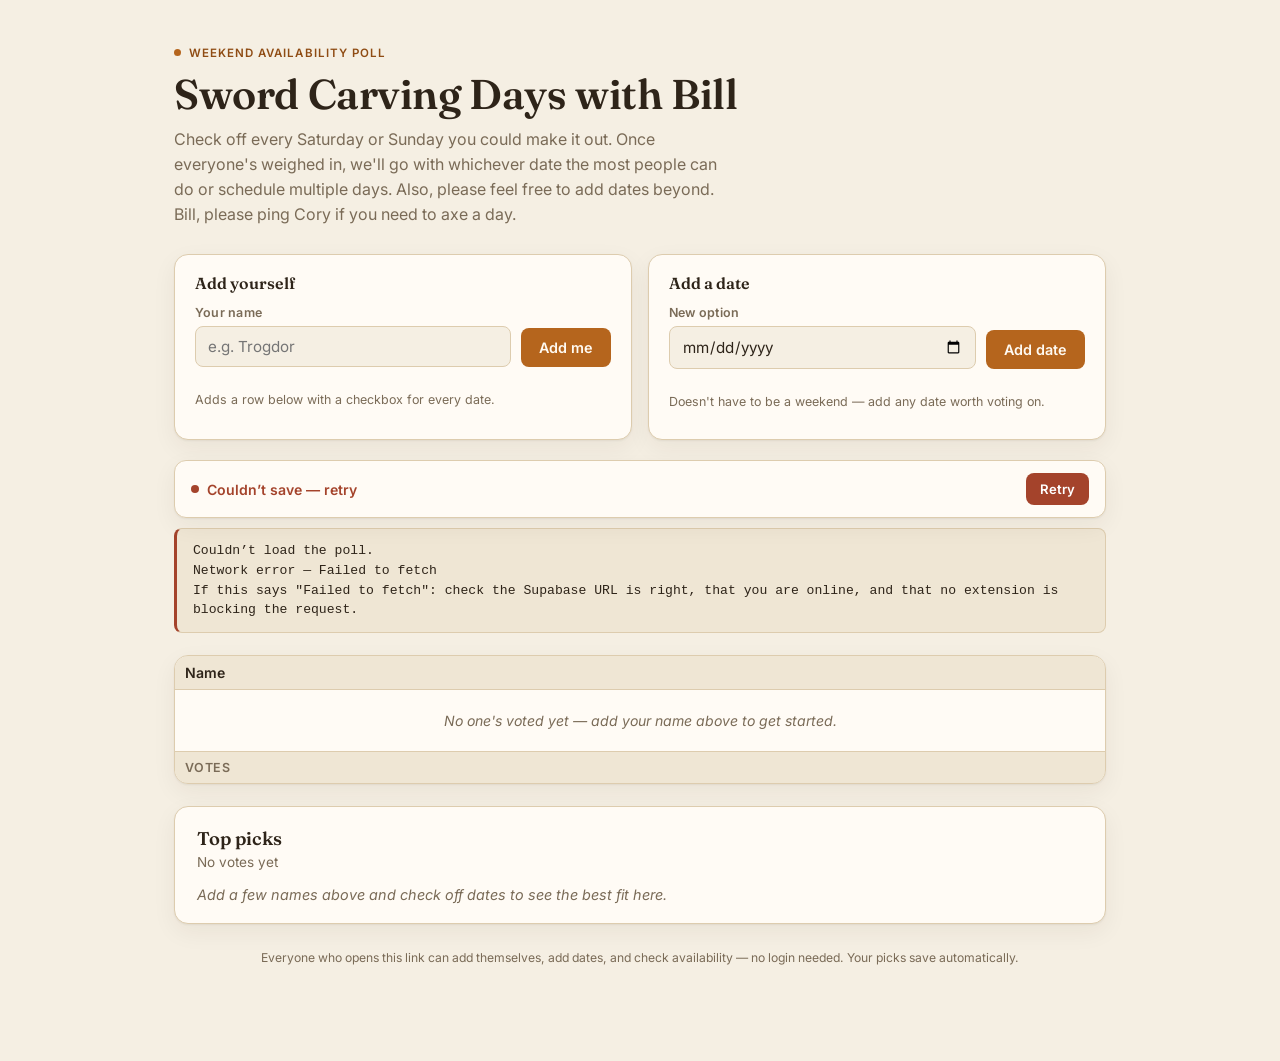
==== commit 80d70c06: "Sword poll: connect to Supabase project Fills in the CONFIG block with the project URL and publishab" ====
--- a/static/sword/index.html
+++ b/static/sword/index.html
@@ -422,17 +422,22 @@
   // ==================================================================
   // CONFIG — paste your two Supabase values here.
   //
-  //   Supabase dashboard -> Project Settings -> API
-  //     SUPABASE_URL       = "Project URL"      (https://xxxx.supabase.co)
-  //     SUPABASE_ANON_KEY  = "anon" / "public" key
+  //   SUPABASE_URL — the dashboard URL for your project ends in the
+  //     project ref: supabase.com/dashboard/project/<ref>. Your value is
+  //     https://<ref>.supabase.co  (also shown under Connect, or
+  //     Integrations -> Data API).
+  //
+  //   SUPABASE_ANON_KEY — Settings -> API Keys. Either format works:
+  //     a publishable key "sb_publishable_..." (current), or a legacy
+  //     anon key "eyJ...". NOT a secret or service_role key.
   //
   // The anon key is PUBLIC by design and is meant to be committed. Row
   // Level Security (see sword-poll/schema.sql) is what protects the data.
   // NEVER paste the service_role key here — that one bypasses everything.
   // ==================================================================
   var CONFIG = {
-    SUPABASE_URL:      'PASTE_YOUR_SUPABASE_URL_HERE',
-    SUPABASE_ANON_KEY: 'PASTE_YOUR_SUPABASE_ANON_KEY_HERE',
+    SUPABASE_URL:      'https://ztctasfrifqeklksumec.supabase.co',
+    SUPABASE_ANON_KEY: 'sb_publishable_l-KbHxSKlF18E0_aPXIKAw_J342bbe6',
     POLL_ID:           'sword-carving',
 
     // Edits and deletes are gated on a secret token. Two ways to send it:
@@ -607,10 +612,16 @@
 
   function api(path, opts){
     opts = opts || {};
-    var headers = {
-      apikey: CONFIG.SUPABASE_ANON_KEY,
-      Authorization: 'Bearer ' + CONFIG.SUPABASE_ANON_KEY
-    };
+    // Supabase issues two key formats and they are NOT interchangeable
+    // in how they are sent:
+    //   legacy anon key -> a JWT, "eyJ..."; goes in both headers
+    //   publishable key -> "sb_publishable_..."; apikey header ONLY.
+    //     Supabase rejects a publishable key in Authorization: Bearer.
+    // Sending only what each format permits keeps both working.
+    var headers = { apikey: CONFIG.SUPABASE_ANON_KEY };
+    if(CONFIG.SUPABASE_ANON_KEY.indexOf('eyJ') === 0){
+      headers.Authorization = 'Bearer ' + CONFIG.SUPABASE_ANON_KEY;
+    }
     if(opts.body !== undefined) headers['Content-Type'] = 'application/json';
     if(opts.prefer) headers['Prefer'] = opts.prefer;
     if(opts.editorToken) headers['x-editor-token'] = opts.editorToken;
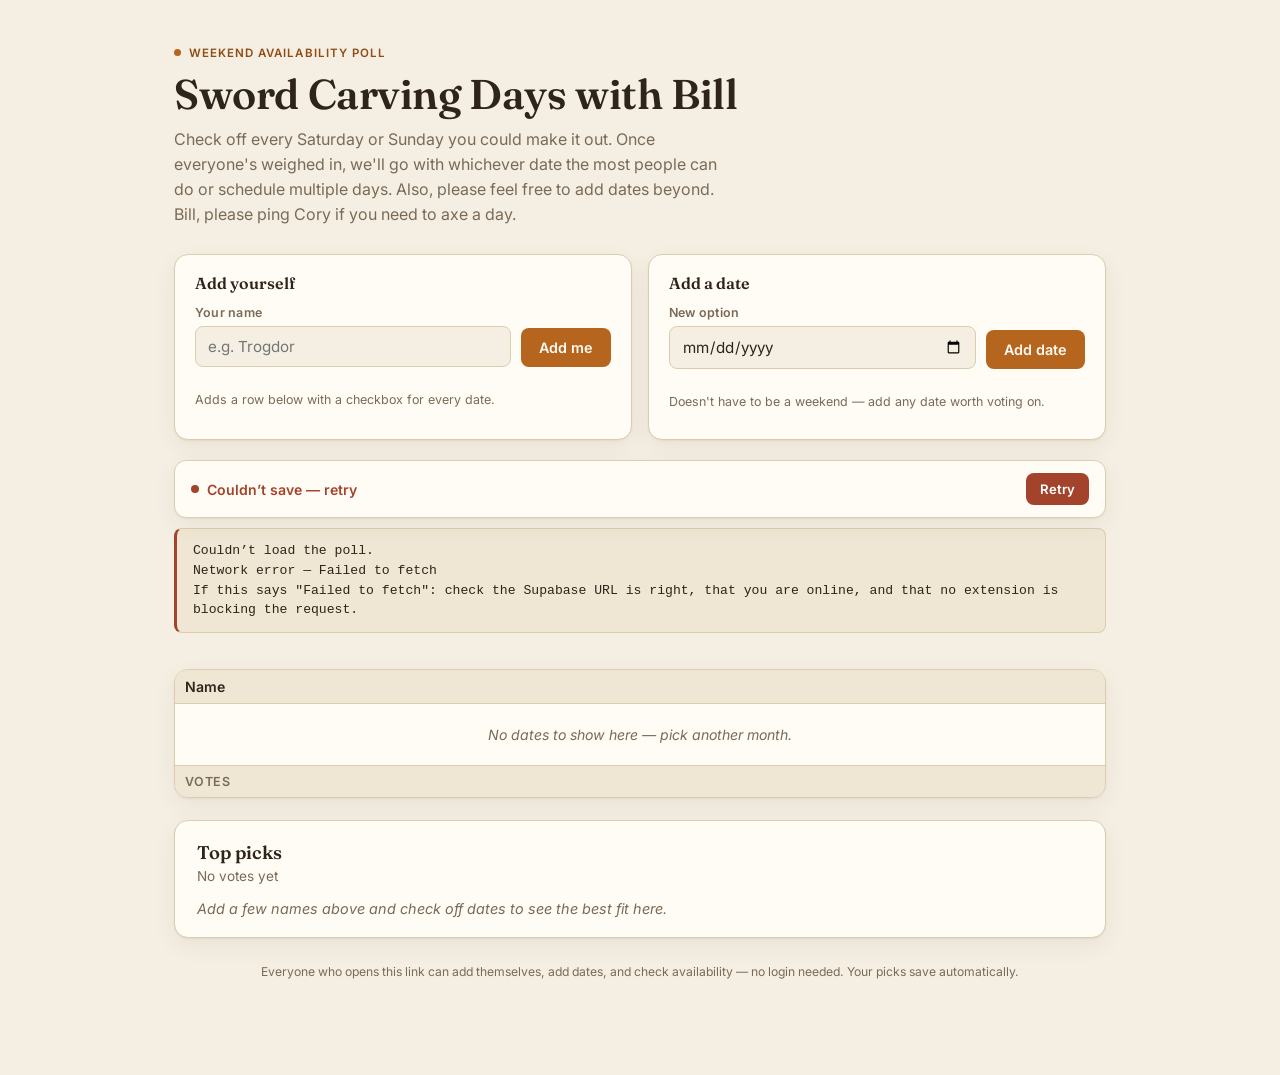
==== commit 1c2807e3: "Sword poll: month filter and a real mobile layout pass The page had exactly one mobile media query a" ====
--- a/static/sword/index.html
+++ b/static/sword/index.html
@@ -337,6 +337,82 @@
   tbody tr.mine th.name-col{ box-shadow: 1px 0 0 var(--border), inset 3px 0 0 var(--accent); }
 
   .loading-row td{ color: var(--text-muted); font-style: italic; padding: 22px 12px; text-align: center; white-space: normal; }
+
+  /* ---- Month filter -------------------------------------------------
+     38 weekend dates is ~1700px of grid. On a phone that's 4-5 columns
+     visible and over 1300px of sideways swiping to reach December, so
+     the columns are filtered to one month at a time. */
+  .date-filter{
+    display: flex; flex-wrap: wrap; align-items: center; gap: 8px;
+    margin-bottom: 14px;
+  }
+  .chip{
+    font: inherit; font-size: 0.82rem; font-weight: 600;
+    background: var(--surface); color: var(--text-muted);
+    border: 1px solid var(--border); border-radius: 999px;
+    padding: 7px 14px; cursor: pointer; white-space: nowrap;
+    transition: background 0.12s ease, color 0.12s ease, border-color 0.12s ease;
+  }
+  .chip:hover{ color: var(--text); border-color: var(--text-muted); }
+  .chip[aria-pressed="true"]{
+    background: var(--accent); color: #fffaf2; border-color: var(--accent);
+  }
+  .chip:focus-visible{ outline: 2px solid var(--accent-strong); outline-offset: 2px; }
+  .chip .chip-n{ opacity: 0.65; font-weight: 500; margin-left: 5px; font-variant-numeric: tabular-nums; }
+
+  .filter-note{
+    font-size: 0.78rem; color: var(--text-muted); margin: 0 0 14px;
+  }
+  .filter-note button{
+    font: inherit; font-size: inherit; font-weight: 600;
+    background: none; border: none; padding: 0;
+    color: var(--accent-strong); cursor: pointer; text-decoration: underline;
+  }
+
+  /* Toast sat at bottom:24px, directly on top of the sticky save bar.
+     Lift it clear of that bar. */
+  .toast{ bottom: 84px; }
+
+  /* ---- Phones -------------------------------------------------------- */
+  @media (max-width: 720px){
+    .wrap{ padding: 26px 16px 80px; }
+    h1{ font-size: clamp(1.6rem, 6.5vw, 2rem); }
+    .subtitle{ font-size: 0.95rem; }
+    .cards-row{ gap: 12px; margin-bottom: 16px; }
+    .card{ padding: 15px 16px; gap: 10px; border-radius: 12px; }
+    .save-bar{ padding: 10px 13px; margin-bottom: 16px; border-radius: 10px; }
+    .save-state{ font-size: 0.82rem; }
+    .summary{ padding: 16px 16px; border-radius: 12px; }
+
+    /* Narrower name column: at 160px it ate 47% of a 390px screen. */
+    th.name-col, td.name-col{ min-width: 118px; }
+    .name-text{ font-size: 0.82rem; }
+
+    /* Tap targets. 19px checkboxes in 35px rows are a mis-tap machine. */
+    th, td{ padding: 11px 10px; }
+    input[type="checkbox"]{ width: 24px; height: 24px; }
+    .remove-btn{ width: 30px; height: 30px; font-size: 1.1rem; }
+
+    /* The date x was 17px and hung outside its cell — easy to hit by
+       accident while swiping. Bring it inside and enlarge it. */
+    .date-head{ padding-top: 20px; }
+    .remove-date-btn{ width: 26px; height: 26px; top: -8px; right: 50%;
+      transform: translateX(50%); font-size: 0.9rem; }
+    .remove-date-btn.confirming{ transform: translateX(50%); font-size: 0.55rem; }
+
+    .rank-count{ min-width: 52px; font-size: 0.78rem; }
+    .rank-label{ font-size: 0.8rem; }
+    .toast{ bottom: 78px; left: 12px; right: 12px; transform: translateY(10px);
+      max-width: none; }
+    .toast.show{ transform: translateY(0); }
+  }
+
+  @media (max-width: 400px){
+    .wrap{ padding: 22px 12px 76px; }
+    th.name-col, td.name-col{ min-width: 104px; }
+    th, td{ padding: 11px 8px; }
+    .chip{ padding: 6px 11px; font-size: 0.78rem; }
+  }
 </style>
 </head>
 <body>
@@ -388,6 +464,9 @@
   </div>
 
   <div class="err-detail" id="errDetail" role="alert"></div>
+
+  <div class="date-filter" id="dateFilter" role="group" aria-label="Filter dates by month"></div>
+  <p class="filter-note" id="filterNote" hidden></p>
 
   <div class="table-shell">
     <div class="table-scroll">
@@ -471,6 +550,16 @@
   function formatLabel(s){ return dowAbbrev(s) + ' ' + monthDay(s); }
   function isWeekend(s){ var g = parseLocalDate(s).getDay(); return g === 0 || g === 6; }
   function isDateStr(s){ return typeof s === 'string' && /^\d{4}-\d{2}-\d{2}$/.test(s); }
+  function monthKey(s){ return s.slice(0, 7); }
+  function monthName(key){
+    var p = key.split('-');
+    return MONTHS[Number(p[1]) - 1];
+  }
+  // Local "today" as YYYY-MM-DD, so date strings compare lexically.
+  function todayStr(){
+    var d = new Date(), p = function(n){ return (n < 10 ? '0' : '') + n; };
+    return d.getFullYear() + '-' + p(d.getMonth() + 1) + '-' + p(d.getDate());
+  }
 
   function uid(){
     if(window.crypto && crypto.randomUUID) return crypto.randomUUID();
@@ -489,6 +578,8 @@
   // ------------------------------------------------------------------
   // DOM
   // ------------------------------------------------------------------
+  var dateFilter     = document.getElementById('dateFilter');
+  var filterNote     = document.getElementById('filterNote');
   var dateHeaderRow  = document.getElementById('dateHeaderRow');
   var body           = document.getElementById('pollBody');
   var table          = document.getElementById('pollTable');
@@ -521,6 +612,13 @@
   var voteTimers = {};       // participant id -> debounce timer
   var votePending = {};      // participant id -> unsaved local edits (shielded from refresh)
   var datesPending = false;  // a poll.dates write is unsaved or in flight
+
+  // ---- which date columns are on screen -----------------------------
+  // The full date list stays in state.dates and every tally uses it; this
+  // only decides which COLUMNS are drawn.
+  var monthFilter = 'all';   // 'all' or a 'YYYY-MM' prefix
+  var showPast = false;      // past dates are hidden until asked for
+  var view = [];             // the dates actually rendered
   var refreshFails = 0;
 
   // ---- ownership: id -> editor_token, for rows this browser created ----
@@ -760,11 +858,92 @@
   // ------------------------------------------------------------------
   // Rendering — pure functions of `state`
   // ------------------------------------------------------------------
-  function render(){ renderHeader(); renderBody(); renderFooterAndSummary(); }
+  function render(){
+    computeView();
+    renderFilter();
+    renderHeader();
+    renderBody();
+    renderFooterAndSummary();
+  }
+
+  // Decide which columns are drawn. state.dates is never modified here.
+  function computeView(){
+    var today = todayStr();
+    var months = {};
+    state.dates.forEach(function(d){ months[monthKey(d)] = true; });
+
+    // A filter pointing at a month that no longer exists falls back to all.
+    if(monthFilter !== 'all' && !months[monthFilter]) monthFilter = 'all';
+
+    view = state.dates.filter(function(d){
+      if(!showPast && d < today) return false;
+      if(monthFilter !== 'all' && monthKey(d) !== monthFilter) return false;
+      return true;
+    });
+
+    // Never render an empty grid just because everything is in the past.
+    if(view.length === 0 && !showPast && state.dates.length){
+      var anyFuture = state.dates.some(function(d){ return d >= today; });
+      if(!anyFuture){ showPast = true; return computeView(); }
+    }
+  }
+
+  function renderFilter(){
+    var today = todayStr();
+    var counts = {}, order = [];
+    state.dates.forEach(function(d){
+      if(!showPast && d < today) return;
+      var k = monthKey(d);
+      if(counts[k] === undefined){ counts[k] = 0; order.push(k); }
+      counts[k]++;
+    });
+
+    var total = order.reduce(function(a, k){ return a + counts[k]; }, 0);
+
+    // One month's worth of dates needs no filter at all.
+    if(order.length < 2){ dateFilter.innerHTML = ''; }
+    else{
+      var html = '<button class="chip" type="button" data-month="all" aria-pressed="' +
+        (monthFilter === 'all') + '">All<span class="chip-n">' + total + '</span></button>';
+      order.forEach(function(k){
+        html += '<button class="chip" type="button" data-month="' + k + '" aria-pressed="' +
+          (monthFilter === k) + '">' + monthName(k) +
+          '<span class="chip-n">' + counts[k] + '</span></button>';
+      });
+      dateFilter.innerHTML = html;
+    }
+
+    var hidden = state.dates.filter(function(d){ return d < today; }).length;
+    if(hidden > 0){
+      filterNote.hidden = false;
+      filterNote.innerHTML = showPast
+        ? hidden + ' past ' + (hidden === 1 ? 'date is' : 'dates are') +
+          ' shown. <button type="button" data-past="hide">Hide them</button>'
+        : hidden + ' past ' + (hidden === 1 ? 'date is' : 'dates are') +
+          ' hidden. <button type="button" data-past="show">Show anyway</button>';
+    }else{
+      filterNote.hidden = true;
+      filterNote.innerHTML = '';
+    }
+  }
+
+  dateFilter.addEventListener('click', function(e){
+    var btn = e.target.closest('.chip');
+    if(!btn) return;
+    monthFilter = btn.getAttribute('data-month');
+    render();
+  });
+
+  filterNote.addEventListener('click', function(e){
+    var btn = e.target.closest('button[data-past]');
+    if(!btn) return;
+    showPast = btn.getAttribute('data-past') === 'show';
+    render();
+  });
 
   function renderHeader(){
     var html = '<th class="name-col">Name</th>';
-    state.dates.forEach(function(d){
+    view.forEach(function(d){
       html += '<th class="' + (isWeekend(d) ? 'weekend' : '') + '" data-date="' + d + '">' +
         '<div class="date-head">' +
           (isReadOnly ? '' :
@@ -781,7 +960,7 @@
     var tr = document.createElement('tr');
     tr.className = cls;
     var td = document.createElement('td');
-    td.setAttribute('colspan', String(state.dates.length + 1));
+    td.setAttribute('colspan', String(view.length + 1));
     td.textContent = text;
     tr.appendChild(td);
     return tr;
@@ -792,6 +971,10 @@
 
     if(!loaded){
       body.appendChild(placeholderRow('loading-row', 'Loading the poll…'));
+      return;
+    }
+    if(view.length === 0){
+      body.appendChild(placeholderRow('empty-row', 'No dates to show here — pick another month.'));
       return;
     }
     if(state.participants.length === 0){
@@ -821,7 +1004,7 @@
       nameTd.querySelector('.name-text').textContent = p.name;
       tr.appendChild(nameTd);
 
-      state.dates.forEach(function(d){
+      view.forEach(function(d){
         var td = document.createElement('td');
         if(isWeekend(d)) td.classList.add('weekend');
         var cb = document.createElement('input');
@@ -842,15 +1025,24 @@
 
   function renderFooterAndSummary(){
     var total = state.participants.length;
-    var html = '<td class="name-col">Votes</td>';
-    var counts = state.dates.map(function(d){
-      var n = state.participants.reduce(function(a,p){
+    var tally = function(d){
+      return state.participants.reduce(function(a,p){
         return a + (p.votes.indexOf(d) !== -1 ? 1 : 0);
       }, 0);
-      html += '<td class="' + (isWeekend(d) ? 'weekend' : '') + '" data-date="' + d + '">' + n + '</td>';
-      return { date: d, count: n };
+    };
+
+    // Footer follows the visible columns...
+    var html = '<td class="name-col">Votes</td>';
+    view.forEach(function(d){
+      html += '<td class="' + (isWeekend(d) ? 'weekend' : '') + '" data-date="' + d + '">' +
+        tally(d) + '</td>';
     });
     footRow.innerHTML = html;
+
+    // ...but Top picks always ranks EVERY date. Filtering is a way to see
+    // the grid, not a way to change what wins — and each row is labelled
+    // with its full date, so a global ranking reads unambiguously.
+    var counts = state.dates.map(function(d){ return { date: d, count: tally(d) }; });
 
     if(total === 0){
       countLine.textContent = 'No votes yet';
@@ -989,6 +1181,9 @@
           state.dates = remote;
           datesPending = false;
           dateInput.value = '';
+          // Jump to wherever the new date landed so it isn't added off-screen.
+          if(monthFilter !== 'all') monthFilter = monthKey(val);
+          if(val < todayStr()) showPast = true;
           showHint(dateHint, 'Added ' + formatLabel(val) + '.', false);
           renderKeepingFocus();
         });
